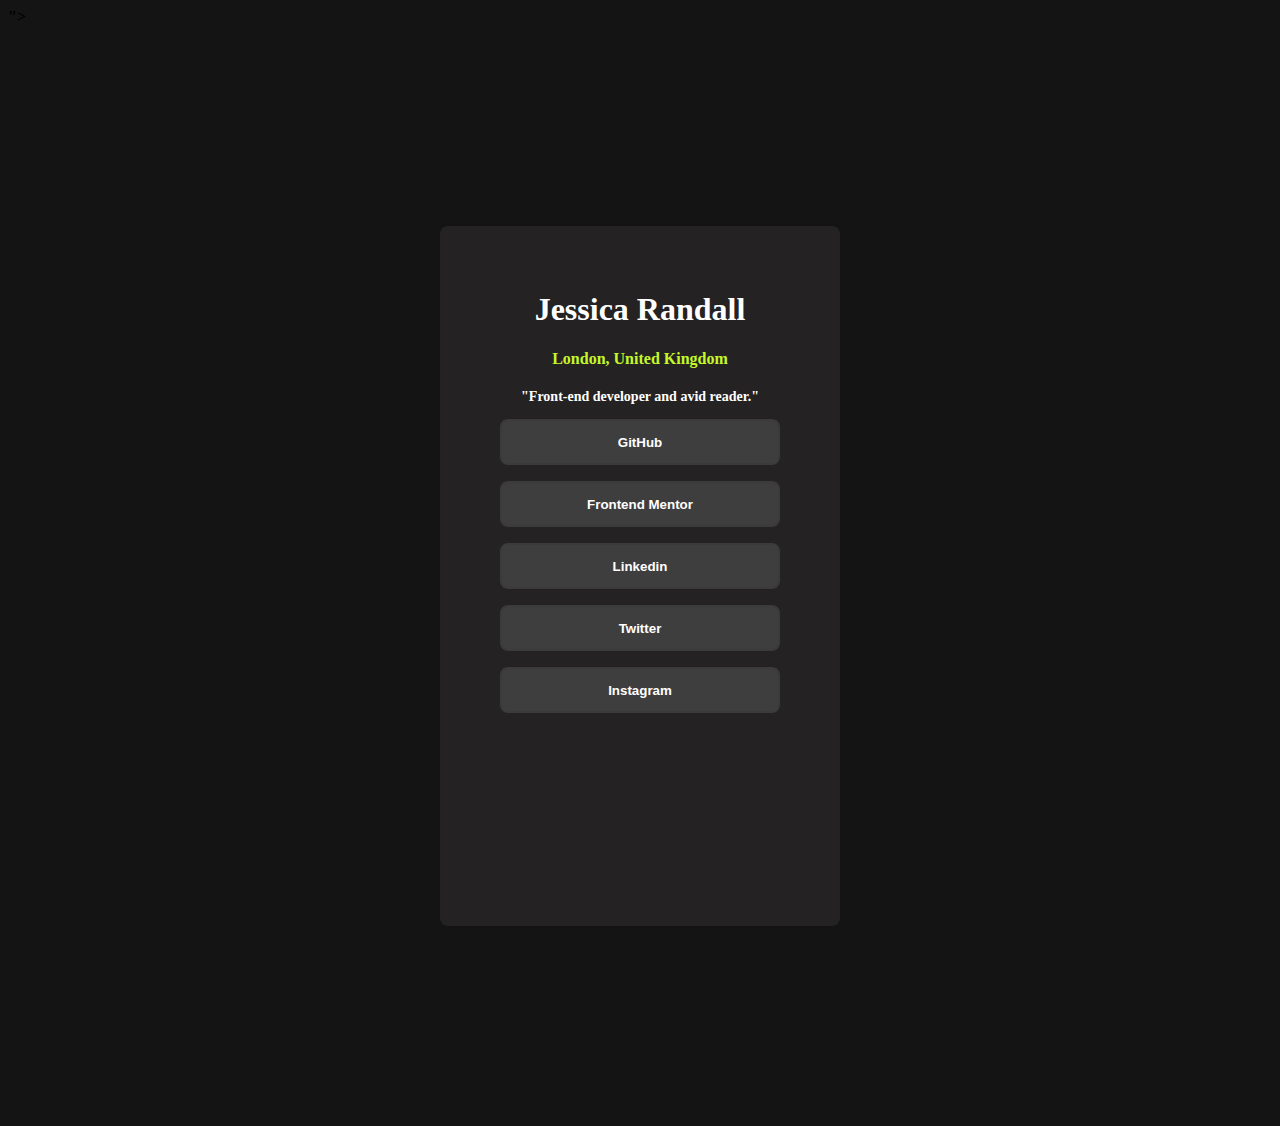
==== index.html @ 82d40027 "Social links" ====
<!DOCTYPE html>
<html lang="en">
<head>
    <meta charset="UTF-8">
    <meta name="viewport" content="width=device-width, initial-scale=1.0">
    <title>Document</title><link rel="stylesheet" href="social.css">
    
    <link rel="stylesheet" href="link rel="preconnect href="https://fonts.googleapis.com">
    <link rel="preconnect" href="https://fonts.gstatic.com" crossorigin>
    <link href="https://fonts.googleapis.com/css2?family=Inter:ital,opsz,wght@0,14..32,586;1,14..32,586&display=swap" rel="stylesheet">">
</head>
<style>
    .attribution {font-size: 11px; text-align: center;}
    .attribution a { color: hsl(228, 45%, 44%); }

</style>
<body>
    <div class="profile-card">
        <img src="avatar-jessica.jpeg" alt="">
        <h1>Jessica Randall</h1>
        <h4>London, United Kingdom</h4>
        <p>"Front-end developer and avid reader."</p>
        <div class="button">
            <a href="https://github.com/Ay-omide1/Ayomide-">
                <button>GitHub</button>
            </a>
            
            
            <p></p>
            <a href="https://www.frontendmentor.io/profile/Ay-omide1">
                <button>Frontend Mentor</button>
            </a>
            <p></p>
            <button>Linkedin</button>
            <p></p>
            <button>Twitter</button>
            <p></p>
            <button>Instagram</button>
</div>
            </div>
            
</body>
</html>
---- social.css ----
.alert{

}
body{
    background-color:  hsl(0, 0%, 8%);
}
*{
    font-weight: 200;
    font-weight: bold;
}
.profile-card{
   background-color:rgb(36, 34, 34);
    color: white;
    margin: auto;
    display: block;
    text-align: center;
    width: 400px;
    border-radius: 8px;
    margin-top: 200px;
    margin-bottom: 200px;
    height:700px;
    }
.profile-card > img{
    object-fit: cover;
    border-radius: 50%;
    object-position: top;
    margin-top: 40px;
}
.profile-card> h4{
    color: hsl(75, 94%, 57%);  
    
}
.profile-card> p{
    font-size: 14px;
}

.button{
    width:100%;
    
}
.button button{
    background-color:rgb(63, 62, 62);
    width: 70%;
    border-radius: 8px;
    height: 46px;
    border: 2px solid rgb(59, 59, 59);
    color: white;
}
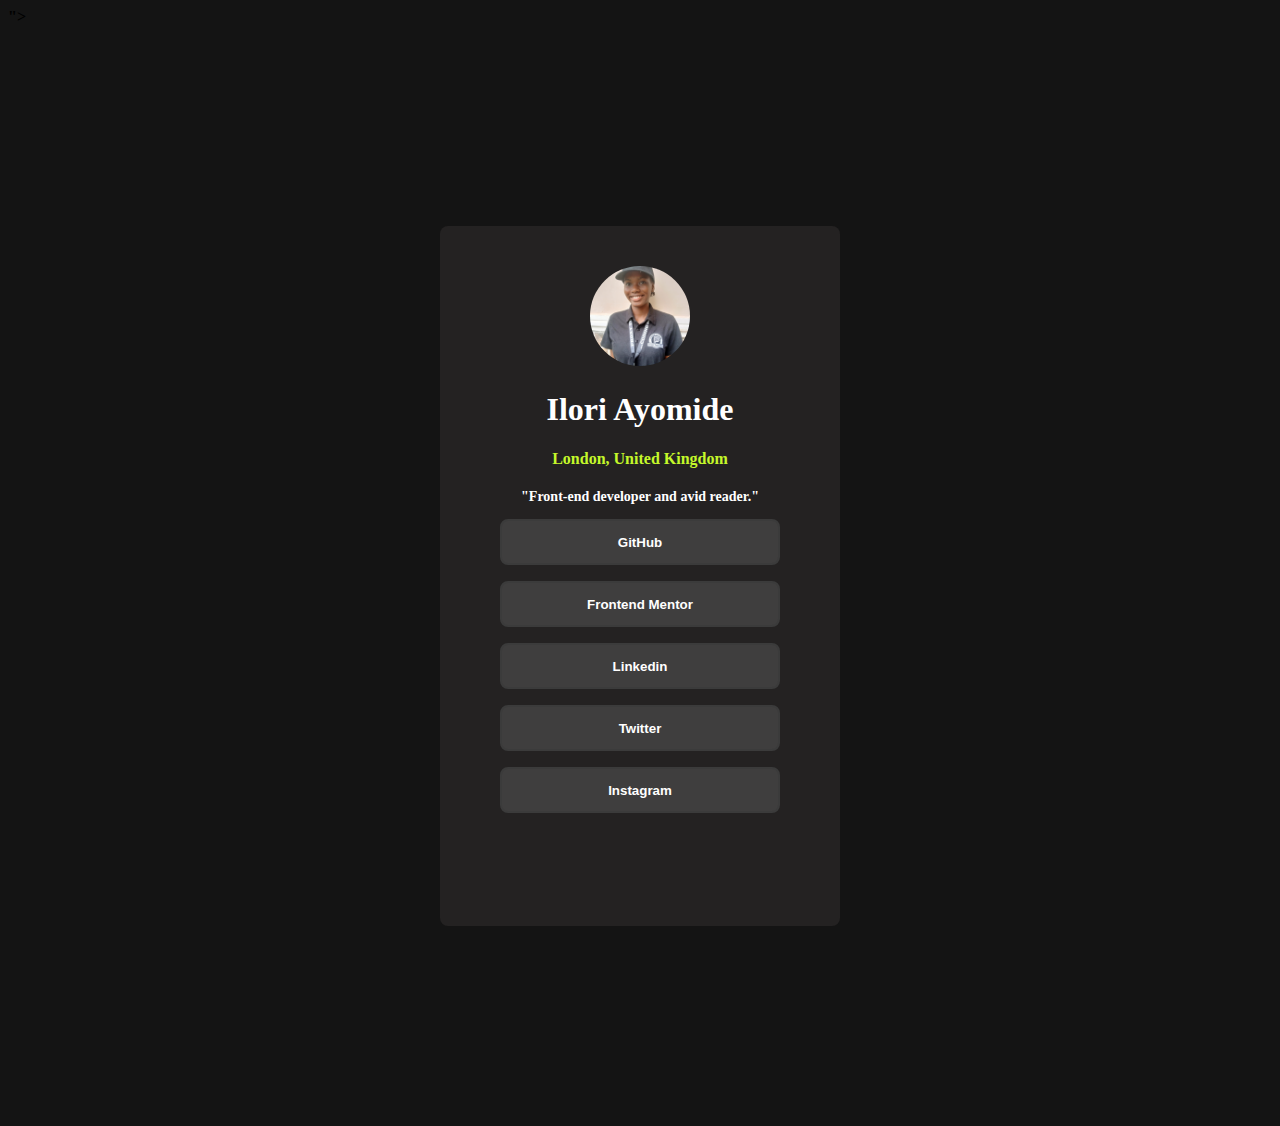
==== commit 79e83983: "Social Links" ====
--- a/index.html
+++ b/index.html
@@ -9,23 +9,16 @@
     <link rel="preconnect" href="https://fonts.gstatic.com" crossorigin>
     <link href="https://fonts.googleapis.com/css2?family=Inter:ital,opsz,wght@0,14..32,586;1,14..32,586&display=swap" rel="stylesheet">">
 </head>
-<style>
-    .attribution {font-size: 11px; text-align: center;}
-    .attribution a { color: hsl(228, 45%, 44%); }
-
-</style>
 <body>
     <div class="profile-card">
-        <img src="avatar-jessica.jpeg" alt="">
-        <h1>Jessica Randall</h1>
+        <img src="mide.jpg" alt="">
+        <h1>Ilori Ayomide</h1>
         <h4>London, United Kingdom</h4>
         <p>"Front-end developer and avid reader."</p>
         <div class="button">
             <a href="https://github.com/Ay-omide1/Ayomide-">
                 <button>GitHub</button>
             </a>
-            
-            
             <p></p>
             <a href="https://www.frontendmentor.io/profile/Ay-omide1">
                 <button>Frontend Mentor</button>
--- a/social.css
+++ b/social.css
@@ -23,8 +23,9 @@
 .profile-card > img{
     object-fit: cover;
     border-radius: 50%;
-    object-position: top;
+    object-position:bottom;
     margin-top: 40px;
+    width: 100px;
 }
 .profile-card> h4{
     color: hsl(75, 94%, 57%);  
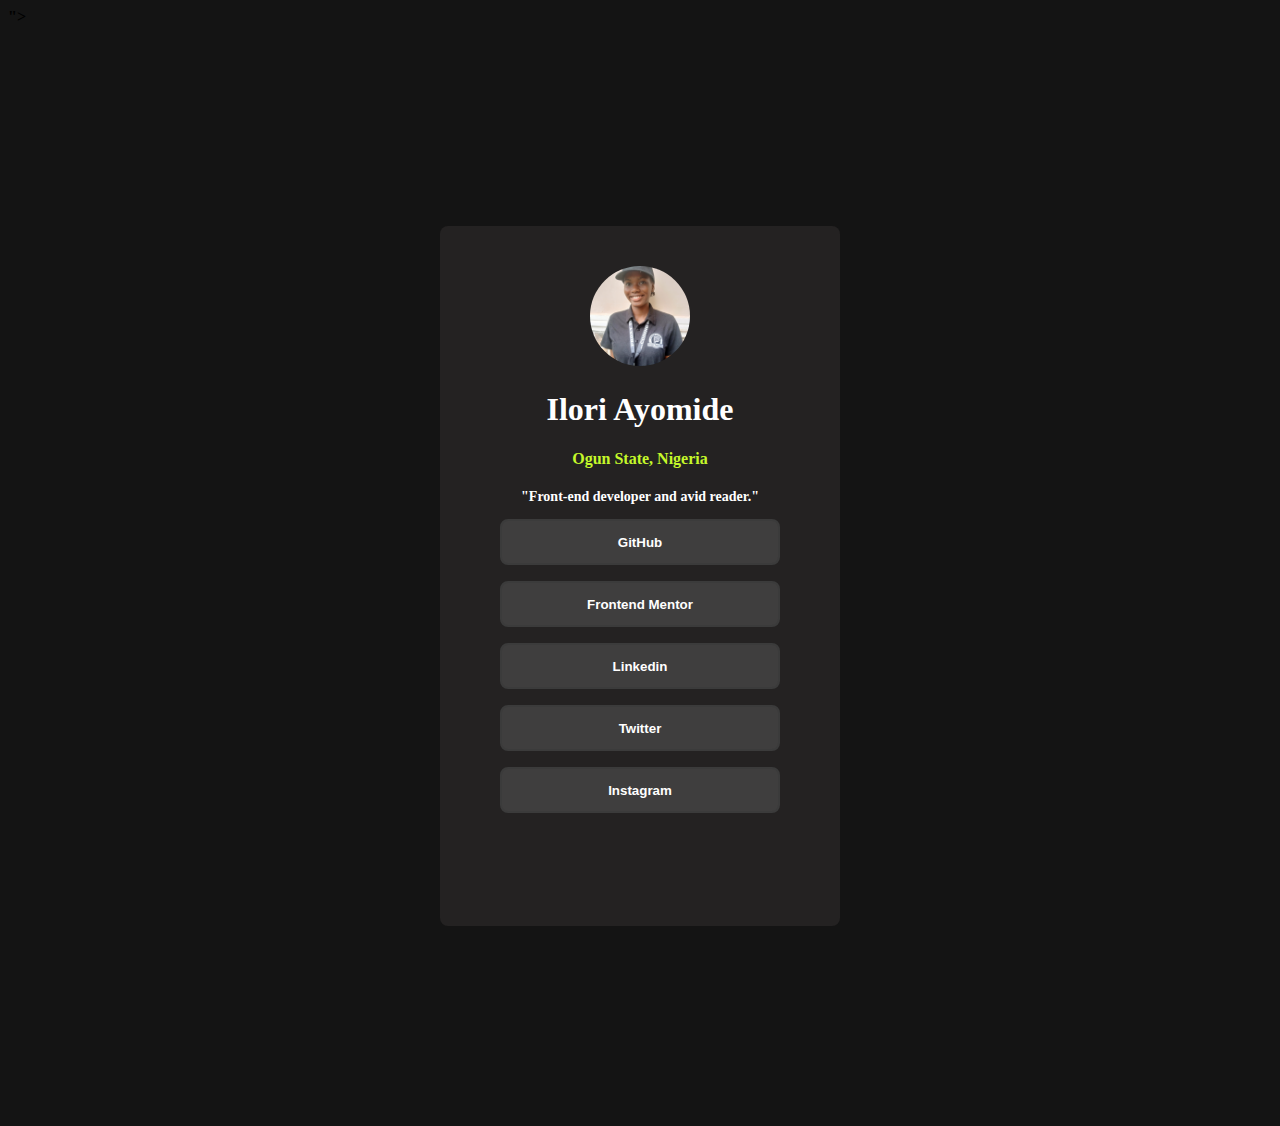
==== commit 531f5726: "Social Links" ====
--- a/index.html
+++ b/index.html
@@ -13,7 +13,7 @@
     <div class="profile-card">
         <img src="mide.jpg" alt="">
         <h1>Ilori Ayomide</h1>
-        <h4>London, United Kingdom</h4>
+        <h4>Ogun State, Nigeria</h4>
         <p>"Front-end developer and avid reader."</p>
         <div class="button">
             <a href="https://github.com/Ay-omide1/Ayomide-">
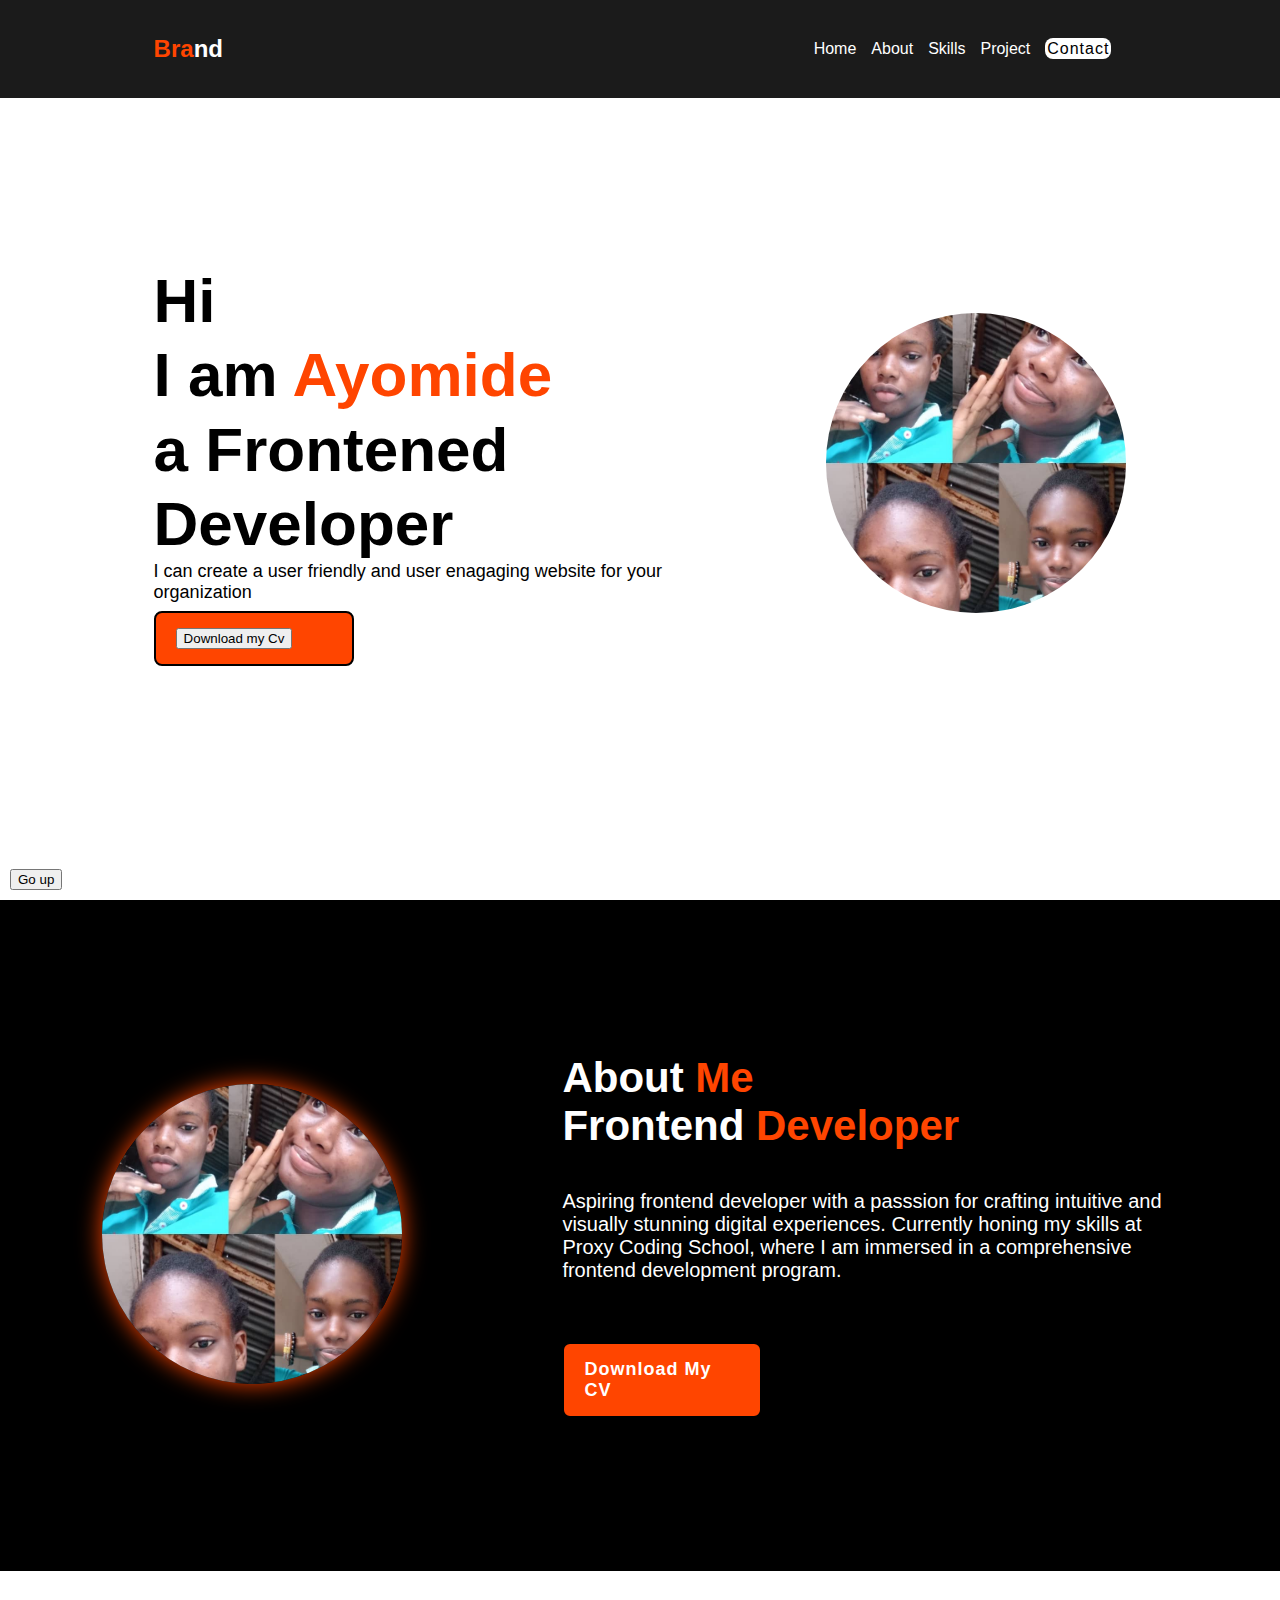
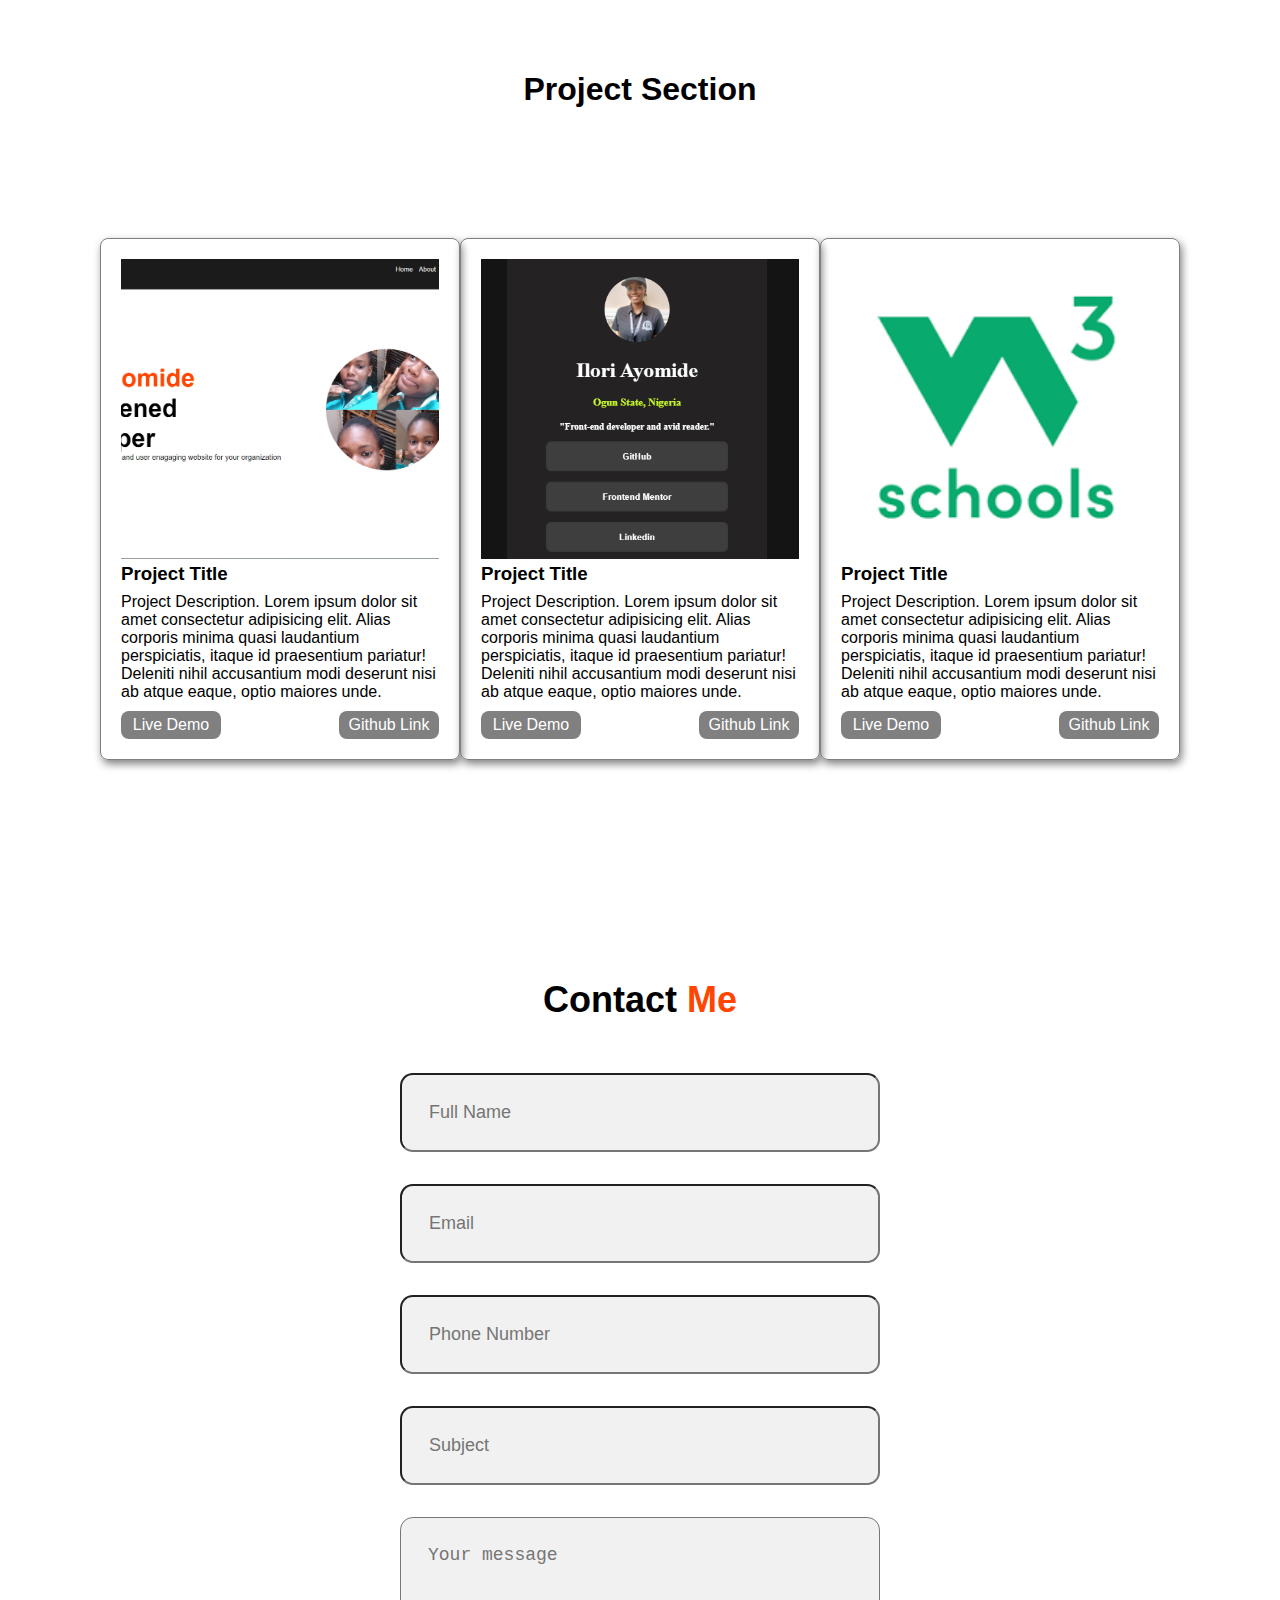
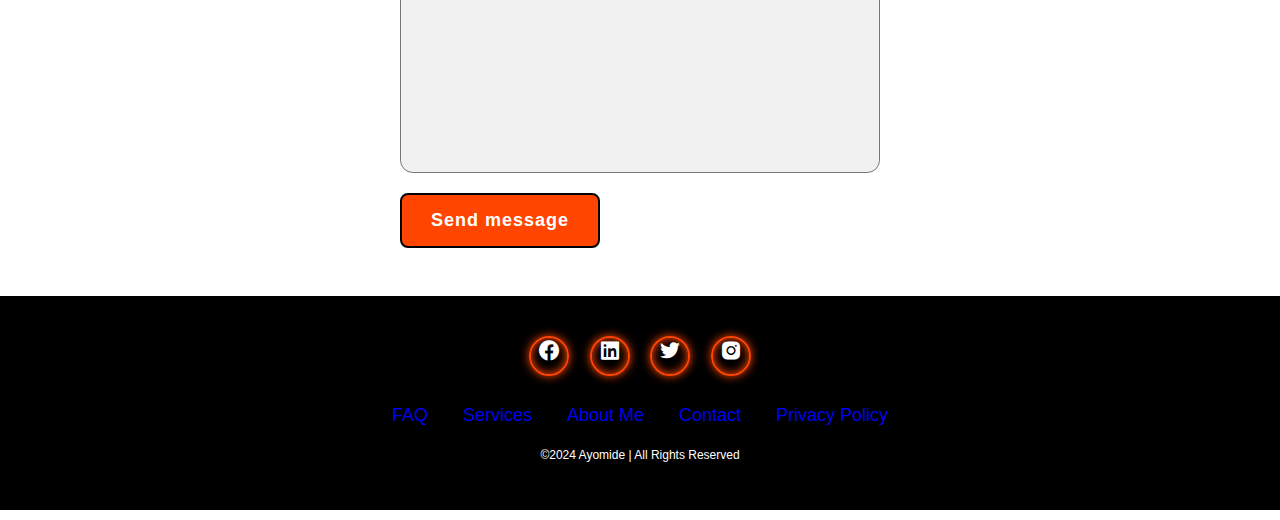
==== commit 47f2d3ad: "My Portfolio" ====
--- a/index.html
+++ b/index.html
@@ -3,34 +3,145 @@
 <head>
     <meta charset="UTF-8">
     <meta name="viewport" content="width=device-width, initial-scale=1.0">
-    <title>Document</title><link rel="stylesheet" href="social.css">
-    
-    <link rel="stylesheet" href="link rel="preconnect href="https://fonts.googleapis.com">
-    <link rel="preconnect" href="https://fonts.gstatic.com" crossorigin>
-    <link href="https://fonts.googleapis.com/css2?family=Inter:ital,opsz,wght@0,14..32,586;1,14..32,586&display=swap" rel="stylesheet">">
+    <title>Document</title>
+    <link rel="stylesheet" href="style.css">
+    <link href='https://unpkg.com/boxicons@2.1.4/css/boxicons.min.css' rel='stylesheet'>
 </head>
 <body>
-    <div class="profile-card">
-        <img src="mide.jpg" alt="">
-        <h1>Ilori Ayomide</h1>
-        <h4>Ogun State, Nigeria</h4>
-        <p>"Front-end developer and avid reader."</p>
-        <div class="button">
-            <a href="https://github.com/Ay-omide1/Ayomide-">
-                <button>GitHub</button>
-            </a>
-            <p></p>
-            <a href="https://www.frontendmentor.io/profile/Ay-omide1">
-                <button>Frontend Mentor</button>
-            </a>
-            <p></p>
-            <button>Linkedin</button>
-            <p></p>
-            <button>Twitter</button>
-            <p></p>
-            <button>Instagram</button>
-</div>
+    <nav>
+        <h2><span>Bra</span>nd</h2>
+    <ul>
+        <li><a href="#home">Home</a></li>
+        <li><a href="#about">About</a></li>
+        <li><a href="">Skills</a></li>
+        <li><a href="#project">Project</a></li>
+        <li><a href="" class="contact">Contact</a></li>
+    </ul>
+    </nav>
+   <section id="home">
+    <div class="home-content">
+        <h2>Hi <br>I am <span>Ayomide</span> <br>a Frontened <br>Developer</h2>
+        <p>I can create a user friendly and user enagaging website for your organization</p>
+       
+        <div class="download-btn">
+            <button>Download my Cv</button>
+        </div>
+
+    </div>
+    <div class="image">
+        <img src="ayo.jpg" alt="">
+            </div>    
+        
+   </section>
+    <section id="about">
+        <div class="about-img">
+            <img src="ayo.jpg" alt="">
+        </div>
+
+        <div class="about-content">
+            <h2 class="heading">About <span>Me</span></h2>
+            <h3>Frontend <span>Developer</span></h3>
+            <p> Aspiring frontend developer with a passsion for crafting intuitive and visually stunning digital experiences. Currently honing my skills at Proxy Coding School, where I am immersed in a comprehensive frontend development program. 
+            </p>
+            <a href="" class="download-btn">Download My CV</a>
+        </div>
+    </section>
+    
+      <section id="project">
+        <h1>Project Section</h1>
+
+        <div class="projects-wrapper">
+            <div class="project-cards">
+            <img src="portfolio.png" alt="">
+            
+            <h3>Project Title</h3>
+            <p>Project Description. Lorem ipsum dolor sit amet consectetur adipisicing elit. Alias corporis minima quasi laudantium perspiciatis, itaque id praesentium pariatur! Deleniti nihil accusantium modi deserunt nisi ab atque eaque, optio maiores unde. </p> 
+            <div class="btn-group">
+            <a href="https://ayomide-w8di.vercel.app/" class="live-demo-btn">Live Demo</a>
+            <a href="https://github.com/Ay-omide1/Ayomide-" class="github-link-btn">Github Link</a>
             </div>
-            
+        </div>
+
+            <div class="project-cards">
+                <img src="social.png" alt="" class="">
+                <h3>Project Title</h3>
+                <p>Project Description. Lorem ipsum dolor sit amet consectetur adipisicing elit. Alias corporis minima quasi laudantium perspiciatis, itaque id praesentium pariatur! Deleniti nihil accusantium modi deserunt nisi ab atque eaque, optio maiores unde. </p> 
+                <div class="btn-group">
+                    <a href="https://portfolio-2rdx.vercel.app/" class="live-demo-btn">Live Demo</a>
+                    <a href="https://github.com/Ay-omide1/Ayomide-" class="github-link-btn">Github Link</a>
+                    </div>
+            </div>
+            <div class="project-cards">
+                <img src="w3.png" alt="">
+                <h3>Project Title</h3>
+                <p>Project Description. Lorem ipsum dolor sit amet consectetur adipisicing elit. Alias corporis minima quasi laudantium perspiciatis, itaque id praesentium pariatur! Deleniti nihil accusantium modi deserunt nisi ab atque eaque, optio maiores unde. </p> 
+                <div class="btn-group">
+                    <a href="https://portfolio-2rdx.vercel.app/" class="live-demo-btn">Live Demo</a>
+                    <a 
+                    href="https://github.com/Ay-omide1/Ayomide-" class="github-link-btn">Github Link</a>
+                    </div>
+            </div>
+        </div>
+      </section> 
+
+    <section class="contact-form">
+        <h2 class="contact-me">Contact <span>Me</span></h2>
+    
+
+
+    <form action="#">
+
+        <div class="input-box">
+            <input type="text" placeholder="Full Name">
+            <input type="email" placeholder="Email">
+        </div>
+
+        <div class="input-box">
+            <input type="number" placeholder="Phone Number">
+            <input type="text" placeholder="Subject">
+        </div>
+
+
+            <textarea name="" id="" cols="30" rows="10" placeholder="Your message"></textarea>
+             <input type="submit" value="Send message" class="download-btn">
+        
+    </form>
+</section>
+<footer class="footer">
+<div class="social">
+        <a href="#"><i class='bx bxl-facebook-circle'></i></a>
+        <a href="#"><i class='bx bxl-linkedin-square' ></i></a>
+        <a href="#"><i class='bx bxl-twitter'></i></a>
+        <a href="#"><i class='bx bxl-instagram-alt'></i></a>
+    </div>
+<ul class="list">
+        <li>
+            <a href="#">FAQ</a>
+        </li>
+
+        <li>
+            <a href="#">Services</a>
+        </li>
+
+        <li>
+            <a href="#">About Me</a>
+        </li>
+
+        <li>
+            <a href="#">Contact</a>
+        </li>
+
+        <li>
+            <a href="#">Privacy Policy</a>
+        </li>
+</ul>
+
+<p class="copyright">&copy;2024 Ayomide | All Rights Reserved</p>
+
+</footer>
+
+<a href="#home">
+    <button class="back-to-top">Go up</button>
+</a>
 </body>
 </html>--- a/style.css
+++ b/style.css
@@ -0,0 +1,364 @@
+ *{
+    margin: 0;
+    list-style-type: none;
+    text-decoration: none;
+    box-sizing: border-box;
+
+}
+html{
+    scroll-behavior: smooth;
+}
+
+nav{
+    display: flex;
+    align-items: center;
+    justify-content: space-between;
+    padding:35px 12%;
+    background-color: #1B1B1B;
+    position:fixed;
+    top: 0;
+    left: 0;
+    z-index:100;
+    width: 100%;
+}
+
+nav h2{
+    color: white;
+    transition: 0.3s ease;
+}
+nav h2:hover{
+    color: orangered;
+    text-shadow:0 0 25px;
+    text-shadow: 0 0 50px;
+    transform: scale(1.1);
+}
+span{
+    color: orangered;
+}
+
+
+nav ul{
+    display: flex;
+    
+}
+
+body{
+    font-family: "Roboto", sans-serif;
+    width: auto;
+    height: 1000px;
+}
+
+nav ul li{
+    margin-right: 15px;
+    
+}
+nav ul li a{
+    color: white;
+    border-bottom: 3px solid transparent;
+    transition: 0.3s ease;
+    
+
+}
+nav ul li a:hover{
+    color: orangered;
+    border-bottom:3px solid orangered;
+}
+#home{
+    width: 100%;
+    min-height: 100vh;
+    background-color: white;
+    display: flex;
+    align-items: center;
+    gap: 7em;
+    padding: 30px 12% 0;
+}
+
+.contact{
+    color: black;
+    background-color: white;
+    border: 2px solid transparent;
+    border-radius: 8px;
+    letter-spacing: 1px;
+    transition: 0.3ms ease;
+}
+.contact:hover{
+    background-color: orangered;
+    box-shadow:0 0 25px orangered;
+    color: white;
+}
+.home-content{
+  max-width: 800px;
+}
+
+.home-content h2{
+    font-size: 62px;
+    line-height: 1.2;
+}
+
+.home-content p{
+    font-size: 18px;
+    margin-bottom:25px 0 30px;
+    
+}
+
+.download-btn{
+    border: 2px solid black;
+    padding: 15px 20px ;
+    border-radius: 8px;
+    background-color:orangered;
+    color: white;
+    transition: 0.3s ease;
+    cursor: pointer;
+    font-size: 18px;
+    letter-spacing: 1px;
+    font-weight: 600;
+    width: 200px;
+    display: flex;
+
+}
+.download-btn:hover{
+    background-color: white;
+    color: orangered;
+
+}
+
+.image{
+    max-width:500px ;
+    
+}
+.image>img{
+   width: 300px;
+   height: 300px; 
+   object-fit: cover;
+   border-radius: 50%;
+}
+::-webkit-scrollbar{
+    width: 10px;
+}
+::-webkit-scrollbar-thumb{
+    background-color: orangered;
+}
+::-webkit-scrollbar-track{
+    background-color: rgba(0, 0, 0, 0.6);
+    width: 50px;
+}
+#about{
+    display: flex;
+    justify-content:center;
+    align-items: center;
+    padding: 12% 8%;
+    gap:10em;
+    background-color:black ;
+}
+.about-img img{
+    position: relative;
+    width: 300px;
+    height: 300px;
+    box-shadow:0 0 25px orangered;
+    border-radius: 50%;
+    object-fit: cover;
+}
+.about-content h2{
+    text-align: left;
+    color: white;
+    font-size: 42px;
+}
+.about-content h3{
+    font-size:42px;
+    color: white;
+}
+.about-content p{
+    color: white;
+    font-size: 20px;
+    margin: 2em 0 3em;
+}
+
+
+#project{
+    min-height: 100vh;
+    text-align: center;
+    padding-top: 100px;
+}
+
+.projects-wrapper{
+    display: flex;
+    justify-content:space-between;
+    padding: 0 100px;
+    padding: 100px;
+}
+.project-cards{
+    width: 360px;
+    border: 1px solid gray;
+    border-radius: 8px;
+    margin-top: 30px;
+    padding:20px;
+    box-sizing: border-box;
+    box-shadow:2px 4px 8px gray;
+    transition: 600ms ease-in;
+}
+.project-cards:hover{
+    box-shadow: 3px 6px 24px gray;
+}
+.project-cards>img{
+    width:100%;
+    height: 300px;
+    object-fit: cover;
+}
+.project-cards> h3,p{
+    text-align: left;
+    margin-bottom:8px;
+}
+
+.btn-group{
+    display: flex;
+    text-align: center;
+    justify-content: space-between;
+    margin-top:10px;
+}
+
+.live-demo-btn,
+.github-link-btn{
+    background-color: grey;
+    padding: 5px;
+    border-radius:8px ;
+    color: white;
+    width: 100px;
+}
+
+.contact-form h2{
+    text-align: center;
+    margin-top:3em;
+    margin-bottom: 1em;
+    font-size: 36px;
+}
+.contact-form form{
+    max-width:30em;
+    margin: 1rem auto;
+    text-align: center;
+    margin-bottom:3em;
+    
+}
+.contact-form form .input-box{
+    display: flex;
+    justify-content: center;
+    flex-wrap: wrap;
+}
+.contact-form form .input-box input,
+.contact-form form textarea{
+    width: 100%;
+    padding: 1.5em;
+    font-size: 18px;
+    color: black;
+    background-color: rgb(241, 241, 241);
+    margin: 1rem 0;
+    resize: none;
+    border-radius: .8rem;
+}
+    .footer{
+        position: relative;
+        bottom:0;
+        width: 100%;
+        padding: 40px 0;
+        background-color: black;
+        
+    }
+    .footer .social{
+        text-align: center;
+        padding-bottom: 25px;
+        color: white;
+    }
+    .footer .social a{
+        font-size: 24px;
+        color: white;
+        border: 2px solid orangered;
+        width: 40px;
+        height: 40px;
+        line-height: 30px;
+        display:  inline-block;
+        text-align: center;
+        border-radius: 50%;
+        margin: 0 8px ;
+        box-shadow: inset 0 0 10px orangered, 0 0 10px orangered;
+        transition: 0.3s ease;
+}
+.footer .social a:hover{
+    transform: scale(1.2);
+    color: orangered;
+    border: 2px solid orangered;
+}
+
+.footer ul{
+    margin-top: 0;
+    padding: 0;
+    font-size:18px;
+    line-height: 1.6;
+    margin-bottom: 0;
+    text-align: center;
+    color: white;
+    border-bottom: 3px solid transparent;
+    transition: 0.3s ease;
+}
+.footer ul li{
+    display: inline-block;
+    padding: 0 15px;
+}
+.footer .ul li a:hover{
+    border-bottom: 3px solid orangered;
+}
+.footer .copyright{
+    margin-top: 15px;
+    text-align: center;
+    font-size: 12px;
+    color: white;
+}
+@media screen and (max-width:922px) {
+    body{
+        background-color: #fff;
+    }
+    home{
+        padding-top: 100px;
+        flex-direction:column;
+    }
+    .home-content{
+        margin-bottom: 20px;
+    }
+    .home-content>h2{
+        text-align: center;
+    }
+    .download-btn{
+        width: 100%;
+        background-color: black;
+        border-radius: 8px;
+         }
+         
+         #about{
+            width: 900px;
+            }
+            .download-btn{
+                background-color: orangered;
+            }
+            .project-cards > img{
+                width: 300px;
+                object-position: top;
+                padding: 20px;
+                
+            }
+            .projects-wrapper{
+                justify-content: space-between;
+                padding:100px; 
+                padding: 0 100px;
+                gap: 7em;
+            }
+            #project{
+                width: 900px;
+            }
+
+
+
+}
+
+.back-to-top{
+    position: fixed;
+    bottom: 10px;
+    left: 10px;
+}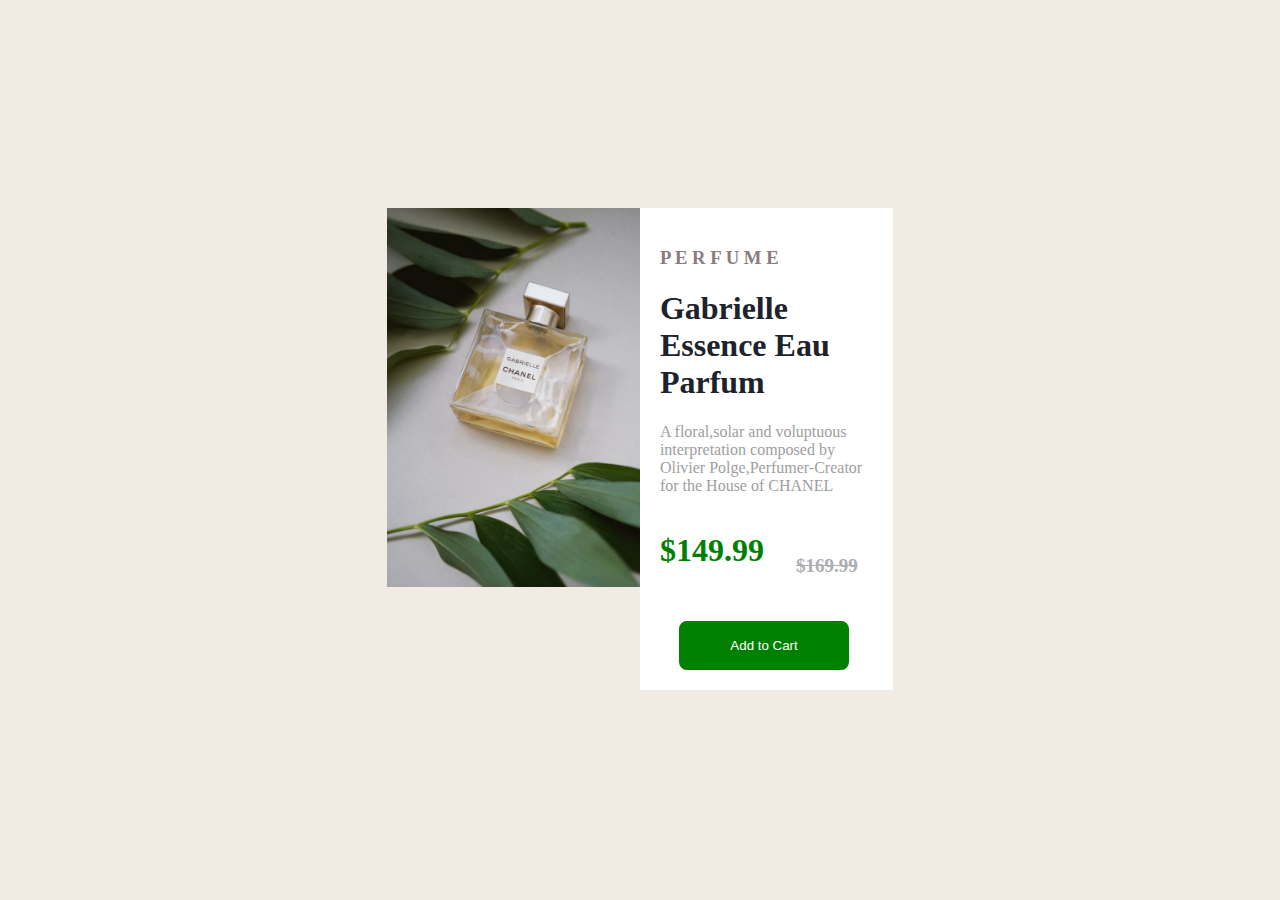
==== commit 5c87c031: "My Product" ====
--- a/index.html
+++ b/index.html
@@ -4,144 +4,36 @@
     <meta charset="UTF-8">
     <meta name="viewport" content="width=device-width, initial-scale=1.0">
     <title>Document</title>
-    <link rel="stylesheet" href="style.css">
-    <link href='https://unpkg.com/boxicons@2.1.4/css/boxicons.min.css' rel='stylesheet'>
+    <link rel="stylesheet" href="product.css">
 </head>
 <body>
-    <nav>
-        <h2><span>Bra</span>nd</h2>
-    <ul>
-        <li><a href="#home">Home</a></li>
-        <li><a href="#about">About</a></li>
-        <li><a href="">Skills</a></li>
-        <li><a href="#project">Project</a></li>
-        <li><a href="" class="contact">Contact</a></li>
-    </ul>
-    </nav>
-   <section id="home">
-    <div class="home-content">
-        <h2>Hi <br>I am <span>Ayomide</span> <br>a Frontened <br>Developer</h2>
-        <p>I can create a user friendly and user enagaging website for your organization</p>
-       
-        <div class="download-btn">
-            <button>Download my Cv</button>
-        </div>
-
+    <div class="product">
+    <main>
+    <div class="Perfume">
+    <img src="image-product-desktop.jpg" alt="">
     </div>
-    <div class="image">
-        <img src="ayo.jpg" alt="">
-            </div>    
-        
-   </section>
-    <section id="about">
-        <div class="about-img">
-            <img src="ayo.jpg" alt="">
-        </div>
-
-        <div class="about-content">
-            <h2 class="heading">About <span>Me</span></h2>
-            <h3>Frontend <span>Developer</span></h3>
-            <p> Aspiring frontend developer with a passsion for crafting intuitive and visually stunning digital experiences. Currently honing my skills at Proxy Coding School, where I am immersed in a comprehensive frontend development program. 
-            </p>
-            <a href="" class="download-btn">Download My CV</a>
-        </div>
-    </section>
-    
-      <section id="project">
-        <h1>Project Section</h1>
-
-        <div class="projects-wrapper">
-            <div class="project-cards">
-            <img src="portfolio.png" alt="">
-            
-            <h3>Project Title</h3>
-            <p>Project Description. Lorem ipsum dolor sit amet consectetur adipisicing elit. Alias corporis minima quasi laudantium perspiciatis, itaque id praesentium pariatur! Deleniti nihil accusantium modi deserunt nisi ab atque eaque, optio maiores unde. </p> 
-            <div class="btn-group">
-            <a href="https://ayomide-w8di.vercel.app/" class="live-demo-btn">Live Demo</a>
-            <a href="https://github.com/Ay-omide1/Ayomide-" class="github-link-btn">Github Link</a>
-            </div>
-        </div>
-
-            <div class="project-cards">
-                <img src="social.png" alt="" class="">
-                <h3>Project Title</h3>
-                <p>Project Description. Lorem ipsum dolor sit amet consectetur adipisicing elit. Alias corporis minima quasi laudantium perspiciatis, itaque id praesentium pariatur! Deleniti nihil accusantium modi deserunt nisi ab atque eaque, optio maiores unde. </p> 
-                <div class="btn-group">
-                    <a href="https://portfolio-2rdx.vercel.app/" class="live-demo-btn">Live Demo</a>
-                    <a href="https://github.com/Ay-omide1/Ayomide-" class="github-link-btn">Github Link</a>
-                    </div>
-            </div>
-            <div class="project-cards">
-                <img src="w3.png" alt="">
-                <h3>Project Title</h3>
-                <p>Project Description. Lorem ipsum dolor sit amet consectetur adipisicing elit. Alias corporis minima quasi laudantium perspiciatis, itaque id praesentium pariatur! Deleniti nihil accusantium modi deserunt nisi ab atque eaque, optio maiores unde. </p> 
-                <div class="btn-group">
-                    <a href="https://portfolio-2rdx.vercel.app/" class="live-demo-btn">Live Demo</a>
-                    <a 
-                    href="https://github.com/Ay-omide1/Ayomide-" class="github-link-btn">Github Link</a>
-                    </div>
-            </div>
-        </div>
-      </section> 
-
-    <section class="contact-form">
-        <h2 class="contact-me">Contact <span>Me</span></h2>
-    
 
 
-    <form action="#">
+    <div class="second">
+    <h3>P E R F U M E</h3>
+    <h1>Gabrielle 
+        Essence Eau
+        Parfum</h1>
 
-        <div class="input-box">
-            <input type="text" placeholder="Full Name">
-            <input type="email" placeholder="Email">
-        </div>
+    <p>A floral,solar and voluptuous
+     interpretation composed by 
+     Olivier Polge,Perfumer-Creator
+     for the House of CHANEL</p>
+    <div class="fish">
+            <h1>$149.99 </h1>
+    <h6>$169.99</h6>
+</div>
+ 
+<svg width="15" height="16" xmlns="http://www.w3.org/2000/svg"><path d="M14.383 10.388a2.397 2.397 0 0 0-1.518-2.222l1.494-5.593a.8.8 0 0 0-.144-.695.8.8 0 0 0-.631-.28H2.637L2.373.591A.8.8 0 0 0 1.598 0H0v1.598h.983l1.982 7.4a.8.8 0 0 0 .799.59h8.222a.8.8 0 0 1 0 1.599H1.598a.8.8 0 1 0 0 1.598h.943a2.397 2.397 0 1 0 4.507 0h1.885a2.397 2.397 0 1 0 4.331-.376 2.397 2.397 0 0 0 1.12-2.021ZM11.26 7.99H4.395L3.068 3.196h9.477L11.26 7.991Zm-6.465 6.392a.8.8 0 1 1 0-1.598.8.8 0 0 1 0 1.598Zm6.393 0a.8.8 0 1 1 0-1.598.8.8 0 0 1 0 1.598Z" fill="#FFF"/></svg>
+        <button>Add to Cart</button>
+    </div>
 
-        <div class="input-box">
-            <input type="number" placeholder="Phone Number">
-            <input type="text" placeholder="Subject">
-        </div>
-
-
-            <textarea name="" id="" cols="30" rows="10" placeholder="Your message"></textarea>
-             <input type="submit" value="Send message" class="download-btn">
-        
-    </form>
-</section>
-<footer class="footer">
-<div class="social">
-        <a href="#"><i class='bx bxl-facebook-circle'></i></a>
-        <a href="#"><i class='bx bxl-linkedin-square' ></i></a>
-        <a href="#"><i class='bx bxl-twitter'></i></a>
-        <a href="#"><i class='bx bxl-instagram-alt'></i></a>
+</main>
     </div>
-<ul class="list">
-        <li>
-            <a href="#">FAQ</a>
-        </li>
-
-        <li>
-            <a href="#">Services</a>
-        </li>
-
-        <li>
-            <a href="#">About Me</a>
-        </li>
-
-        <li>
-            <a href="#">Contact</a>
-        </li>
-
-        <li>
-            <a href="#">Privacy Policy</a>
-        </li>
-</ul>
-
-<p class="copyright">&copy;2024 Ayomide | All Rights Reserved</p>
-
-</footer>
-
-<a href="#home">
-    <button class="back-to-top">Go up</button>
-</a>
 </body>
 </html>--- a/product.css
+++ b/product.css
@@ -0,0 +1,54 @@
+body{
+    background-color:hsl(30, 38%, 92%);
+}
+.product{
+    
+    width: 40%;
+    display: block;
+    margin: auto;
+    padding: 200px;
+}
+main{
+    display: flex;
+}
+.Perfume>img{
+    width: 100%;
+}
+.second{
+    background-color: white;
+    width: 100%;
+    padding: 20px;
+}
+.second>h3{
+    color: rgb(138, 124, 124);
+}
+.second>h1{
+    color: hsl(212, 21%, 14%);
+}
+.second>p{
+    color: rgb(158, 158, 158);
+}
+.fish>h1{
+color: green;
+
+}
+.fish>h6{
+    color:hsl(210, 4%, 68%)
+    ;
+    text-decoration: line-through;
+    font-size: 19px;
+}
+.fish{
+    display: flex;
+    gap: 2em;
+    margin: auto;
+    
+}
+.second button{
+    width: 80%;
+    background-color: green;
+    color: white;
+    border-radius: 8px ;
+    padding:15px;
+    border:2px solid green;
+}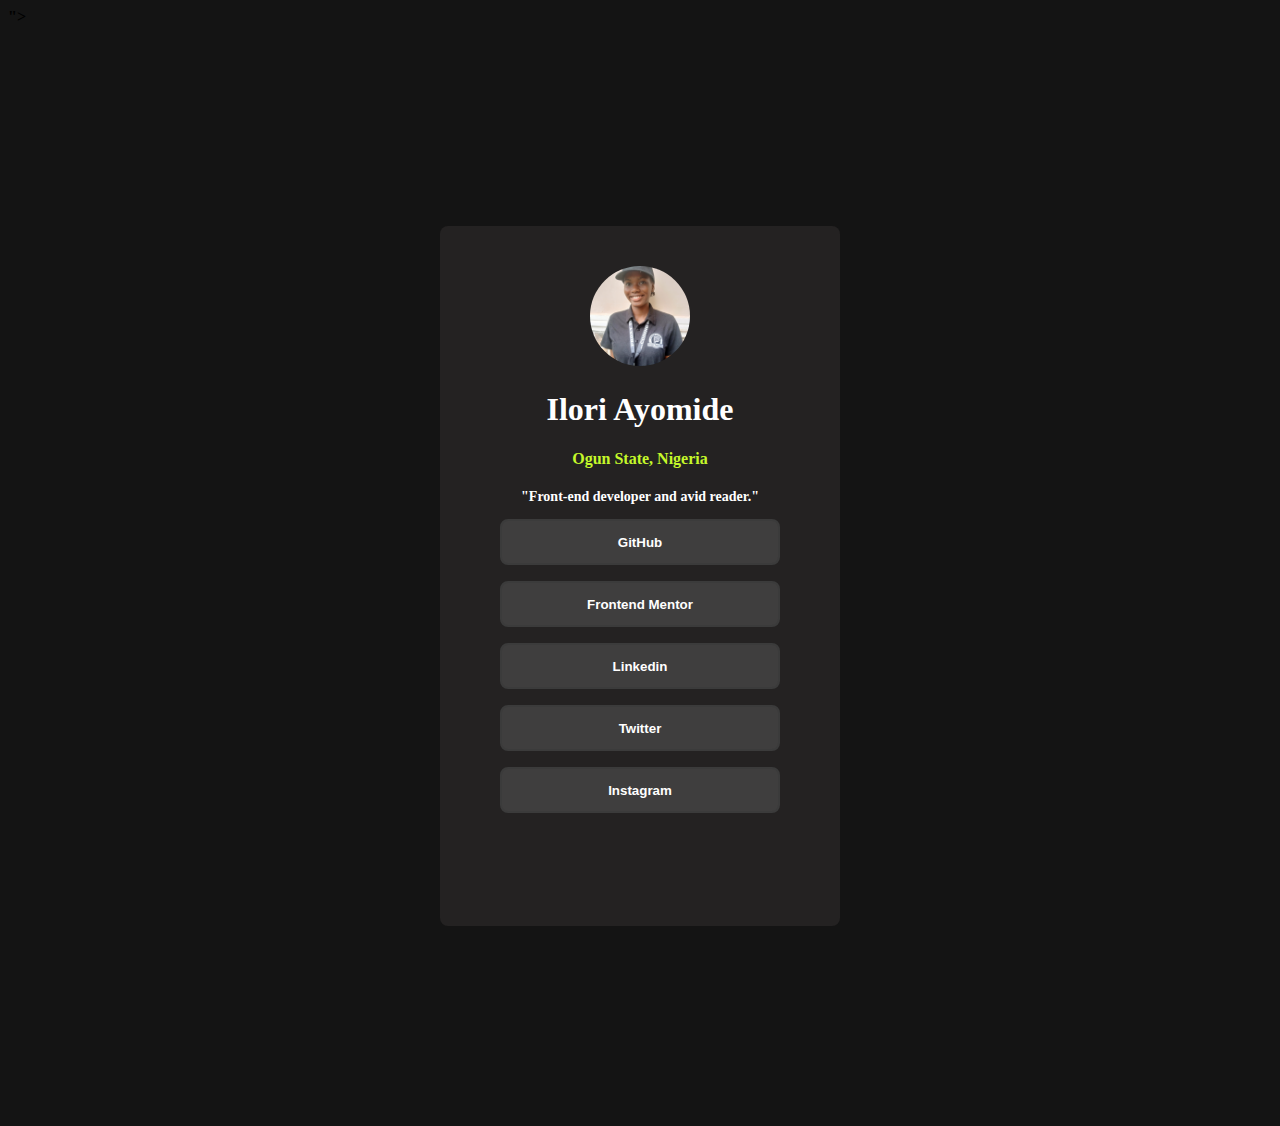
==== commit 676a9acf: "My Social links" ====
--- a/index.html
+++ b/index.html
@@ -3,37 +3,34 @@
 <head>
     <meta charset="UTF-8">
     <meta name="viewport" content="width=device-width, initial-scale=1.0">
-    <title>Document</title>
-    <link rel="stylesheet" href="product.css">
+    <title>Document</title><link rel="stylesheet" href="social.css">
+    
+    <link rel="stylesheet" href="link rel="preconnect href="https://fonts.googleapis.com">
+    <link rel="preconnect" href="https://fonts.gstatic.com" crossorigin>
+    <link href="https://fonts.googleapis.com/css2?family=Inter:ital,opsz,wght@0,14..32,586;1,14..32,586&display=swap" rel="stylesheet">">
 </head>
 <body>
-    <div class="product">
-    <main>
-    <div class="Perfume">
-    <img src="image-product-desktop.jpg" alt="">
-    </div>
-
-
-    <div class="second">
-    <h3>P E R F U M E</h3>
-    <h1>Gabrielle 
-        Essence Eau
-        Parfum</h1>
-
-    <p>A floral,solar and voluptuous
-     interpretation composed by 
-     Olivier Polge,Perfumer-Creator
-     for the House of CHANEL</p>
-    <div class="fish">
-            <h1>$149.99 </h1>
-    <h6>$169.99</h6>
+    <div class="profile-card">
+        <img src="mide.jpg" alt="">
+        <h1>Ilori Ayomide</h1>
+        <h4>Ogun State, Nigeria</h4>
+        <p>"Front-end developer and avid reader."</p>
+        <div class="button">
+            <a href="https://github.com/Ay-omide1/Ayomide-">
+                <button>GitHub</button>
+            </a>
+            <p></p>
+            <a href="https://www.frontendmentor.io/profile/Ay-omide1">
+                <button>Frontend Mentor</button>
+            </a>
+            <p></p>
+            <button>Linkedin</button>
+            <p></p>
+            <button>Twitter</button>
+            <p></p>
+            <button>Instagram</button>
 </div>
- 
-<svg width="15" height="16" xmlns="http://www.w3.org/2000/svg"><path d="M14.383 10.388a2.397 2.397 0 0 0-1.518-2.222l1.494-5.593a.8.8 0 0 0-.144-.695.8.8 0 0 0-.631-.28H2.637L2.373.591A.8.8 0 0 0 1.598 0H0v1.598h.983l1.982 7.4a.8.8 0 0 0 .799.59h8.222a.8.8 0 0 1 0 1.599H1.598a.8.8 0 1 0 0 1.598h.943a2.397 2.397 0 1 0 4.507 0h1.885a2.397 2.397 0 1 0 4.331-.376 2.397 2.397 0 0 0 1.12-2.021ZM11.26 7.99H4.395L3.068 3.196h9.477L11.26 7.991Zm-6.465 6.392a.8.8 0 1 1 0-1.598.8.8 0 0 1 0 1.598Zm6.393 0a.8.8 0 1 1 0-1.598.8.8 0 0 1 0 1.598Z" fill="#FFF"/></svg>
-        <button>Add to Cart</button>
-    </div>
-
-</main>
-    </div>
+            </div>
+            
 </body>
 </html>--- a/social.css
+++ b/social.css
@@ -0,0 +1,49 @@
+.alert{
+
+}
+body{
+    background-color:  hsl(0, 0%, 8%);
+}
+*{
+    font-weight: 200;
+    font-weight: bold;
+}
+.profile-card{
+   background-color:rgb(36, 34, 34);
+    color: white;
+    margin: auto;
+    display: block;
+    text-align: center;
+    width: 400px;
+    border-radius: 8px;
+    margin-top: 200px;
+    margin-bottom: 200px;
+    height:700px;
+    }
+.profile-card > img{
+    object-fit: cover;
+    border-radius: 50%;
+    object-position:bottom;
+    margin-top: 40px;
+    width: 100px;
+}
+.profile-card> h4{
+    color: hsl(75, 94%, 57%);  
+    
+}
+.profile-card> p{
+    font-size: 14px;
+}
+
+.button{
+    width:100%;
+    
+}
+.button button{
+    background-color:rgb(63, 62, 62);
+    width: 70%;
+    border-radius: 8px;
+    height: 46px;
+    border: 2px solid rgb(59, 59, 59);
+    color: white;
+}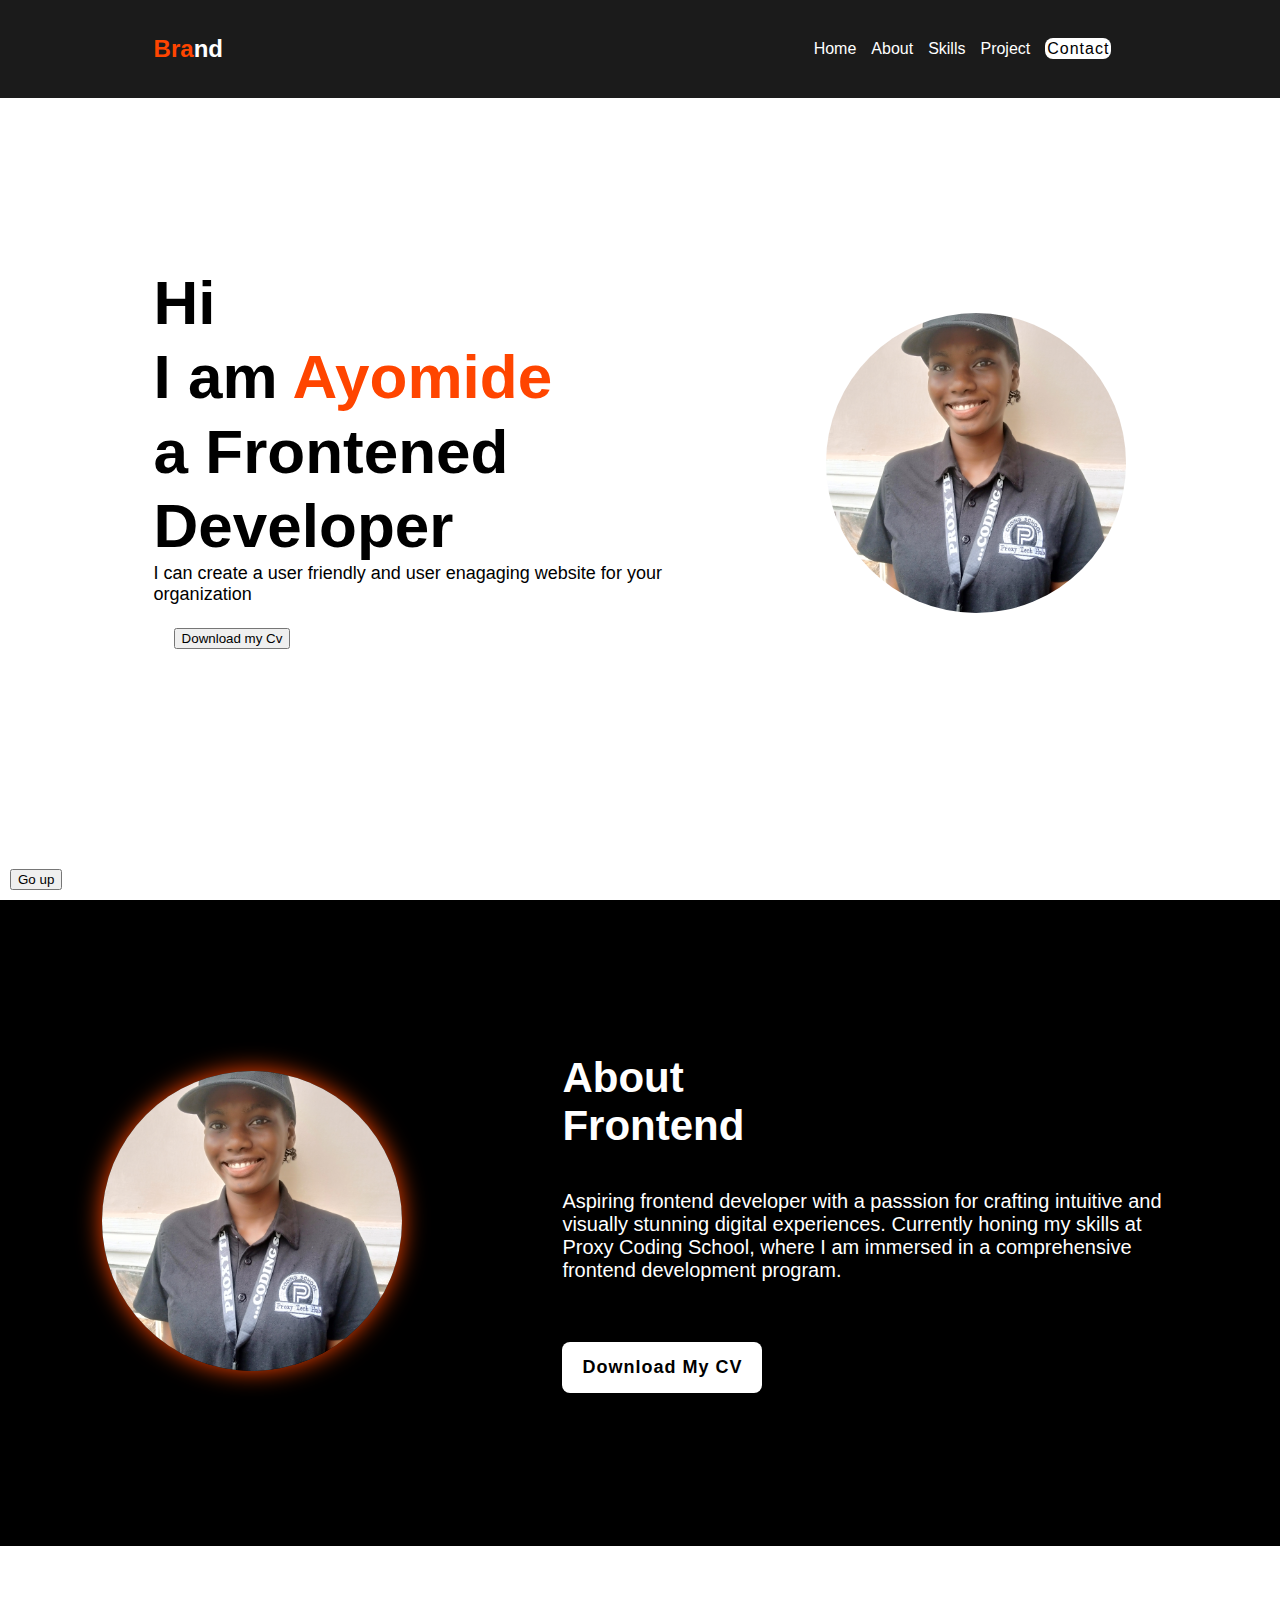
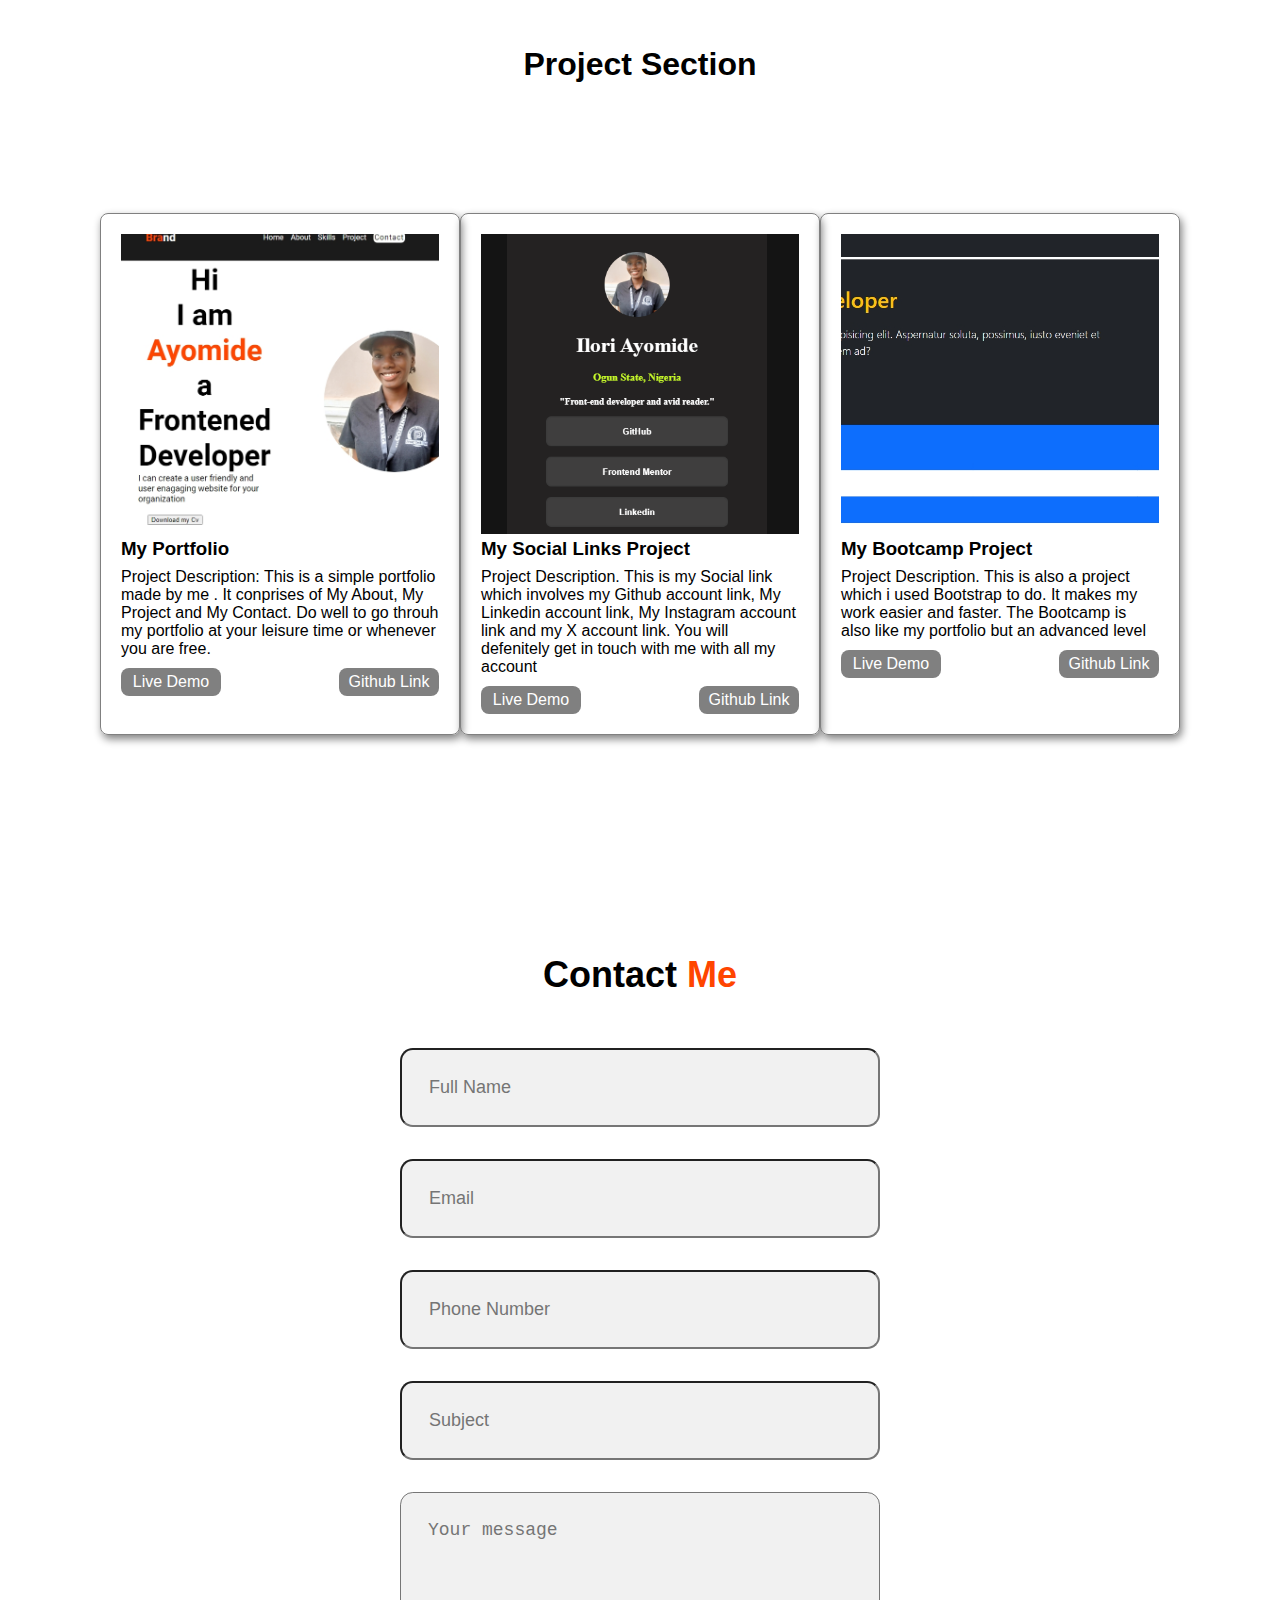
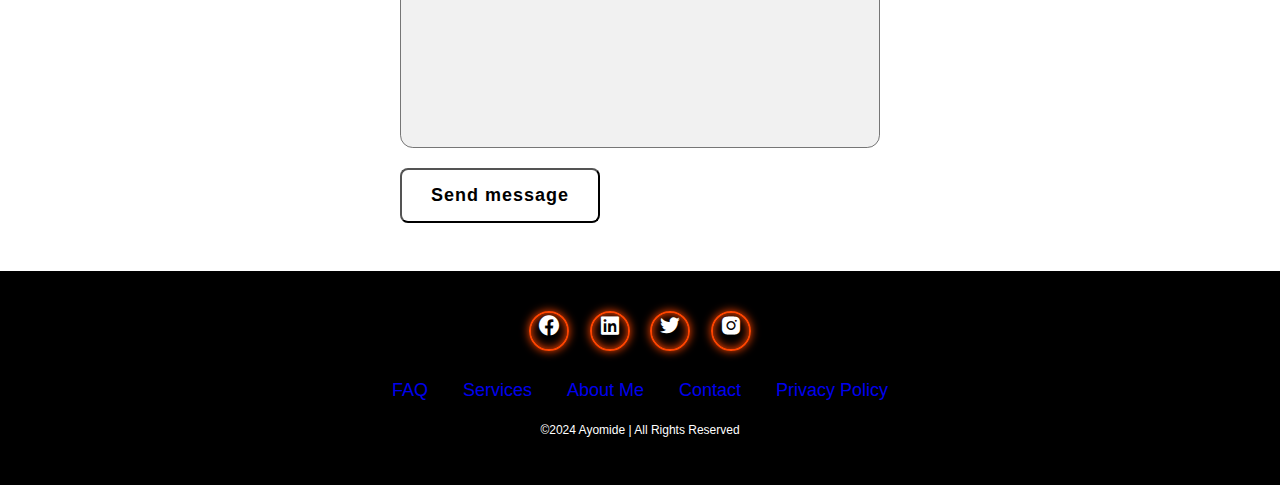
==== commit 47e9b53e: "My Portfolio" ====
--- a/index.html
+++ b/index.html
@@ -3,34 +3,152 @@
 <head>
     <meta charset="UTF-8">
     <meta name="viewport" content="width=device-width, initial-scale=1.0">
-    <title>Document</title><link rel="stylesheet" href="social.css">
+    <title>Document</title>
+    <link rel="stylesheet" href="style.css">
+    <link href='https://unpkg.com/boxicons@2.1.4/css/boxicons.min.css' rel='stylesheet'>
+    <link rel="stylesheet" href="https://unpkg.com/aos@next/dist/aos.css" />
     
-    <link rel="stylesheet" href="link rel="preconnect href="https://fonts.googleapis.com">
-    <link rel="preconnect" href="https://fonts.gstatic.com" crossorigin>
-    <link href="https://fonts.googleapis.com/css2?family=Inter:ital,opsz,wght@0,14..32,586;1,14..32,586&display=swap" rel="stylesheet">">
 </head>
 <body>
-    <div class="profile-card">
+    <nav>
+        <h2><span>Bra</span>nd</h2>
+    <ul>
+        <li><a href="#home">Home</a></li>
+        <li><a href="#about">About</a></li>
+        <li><a href="">Skills</a></li>
+        <li><a href="#project">Project</a></li>
+        <li><a href="#contact-form" class="contact">Contact</a></li>
+    </ul>
+    </nav>
+   <section id="home">
+    <div class="home-content">
+        <h2>Hi 
+            <br>I am <span data-aos="fade-right">Ayomide</span> <br>a Frontened <br>Developer</h2>
+        <p>I can create a user friendly and user enagaging website for your organization</p>
+       
+        <div class="download-btn">
+            <button>Download my Cv</button>
+        </div>
+
+    </div>
+    <div class="image">
         <img src="mide.jpg" alt="">
-        <h1>Ilori Ayomide</h1>
-        <h4>Ogun State, Nigeria</h4>
-        <p>"Front-end developer and avid reader."</p>
-        <div class="button">
-            <a href="https://github.com/Ay-omide1/Ayomide-">
-                <button>GitHub</button>
-            </a>
-            <p></p>
-            <a href="https://www.frontendmentor.io/profile/Ay-omide1">
-                <button>Frontend Mentor</button>
-            </a>
-            <p></p>
-            <button>Linkedin</button>
-            <p></p>
-            <button>Twitter</button>
-            <p></p>
-            <button>Instagram</button>
-</div>
+            </div>    
+        
+   </section>
+    <section id="about">
+        <div class="about-img">
+            <img src="mide.jpg" alt="">
+        </div>
+
+        <div class="about-content">
+            <h2 class="heading">About <span data-aos="fade-left">Me</span></h2>
+            <h3>Frontend <span data-aos="fade-up">Developer</span></h3>
+            <p> Aspiring frontend developer with a passsion for crafting intuitive and visually stunning digital experiences. Currently honing my skills at Proxy Coding School, where I am immersed in a comprehensive frontend development program. 
+            </p>
+            <a href="" class="download-btn">Download My CV</a>
+        </div>
+    </section>
+    
+      <section id="project">
+        <h1>Project Section</h1>
+
+        <div class="projects-wrapper">
+            <div class="project-cards">
+            <img src="port.jpeg" alt="">
+            
+            <h3>My Portfolio</h3>
+            <p>Project Description: This is a simple portfolio made by me . It conprises of My About, My Project and My Contact. Do well to go throuh my portfolio at your leisure time or whenever you are free.</p> 
+            <div class="btn-group">
+            <a href="https://ayomide-w8di.vercel.app/" class="live-demo-btn">Live Demo</a>
+            <a href="https://github.com/Ay-omide1/Ayomide-" class="github-link-btn">Github Link</a>
             </div>
-            
+        </div>
+
+            <div class="project-cards">
+                <img src="social.png" alt="" class="">
+                <h3>My Social Links Project</h3>
+                <p>Project Description. This is my Social link which involves my Github account link, My Linkedin account link, My Instagram account link and my X account link. You will defenitely get in touch with me with all my account </p> 
+                <div class="btn-group">
+                    <a href="https://social-two-omega.vercel.app/" class="live-demo-btn">Live Demo</a>
+                    <a href="https://github.com/Ay-omide1/Ayomide-" class="github-link-btn">Github Link</a>
+                    </div>
+            </div>
+            <div class="project-cards">
+                <img src="bootcamp.jpeg" alt="">
+                <h3>My Bootcamp Project</h3>
+                <p>Project Description. This is also a project which i used Bootstrap to do. It makes my work easier and faster. The Bootcamp is also like my portfolio but an advanced level  </p> 
+                <div class="btn-group">
+                    <a href="https://bootcamp-livid.vercel.app/" class="live-demo-btn">Live Demo</a>
+                    <a 
+                    href="https://github.com/Ay-omide1/Ayomide-" class="github-link-btn">Github Link</a>
+                    </div>
+            </div>
+        </div>
+      </section> 
+
+    <section id="contact-form">
+        <h2 class="contact-me">Contact <span>Me</span></h2>
+    
+
+
+    <form action="#">
+
+        <div class="input-box">
+            <input type="text" placeholder="Full Name">
+            <input type="email" placeholder="Email">
+        </div>
+
+        <div class="input-box">
+            <input type="number" placeholder="Phone Number">
+            <input type="text" placeholder="Subject">
+        </div>
+
+
+            <textarea name="" id="" cols="30" rows="10" placeholder="Your message"></textarea>
+             <input type="submit" value="Send message" class="download-btn">
+        
+    </form>
+</section>
+<footer class="footer">
+<div class="social">
+        <a href="#"><i class='bx bxl-facebook-circle'></i></a>
+        <a href="#"><i class='bx bxl-linkedin-square' ></i></a>
+        <a href="#"><i class='bx bxl-twitter'></i></a>
+        <a href="#"><i class='bx bxl-instagram-alt'></i></a>
+    </div>
+<ul class="list">
+        <li>
+            <a href="#">FAQ</a>
+        </li>
+
+        <li>
+            <a href="#">Services</a>
+        </li>
+
+        <li>
+            <a href="#">About Me</a>
+        </li>
+
+        <li>
+            <a href="#">Contact</a>
+        </li>
+
+        <li>
+            <a href="#">Privacy Policy</a>
+        </li>
+</ul>
+
+<p class="copyright">&copy;2024 Ayomide | All Rights Reserved</p>
+
+</footer>
+
+<a href="#home">
+    <button class="back-to-top">Go up</button>
+</a>
+<script src="https://unpkg.com/aos@next/dist/aos.js"></script>
+    <script>
+      AOS.init();
+    </script>
 </body>
 </html>--- a/style.css
+++ b/style.css
@@ -0,0 +1,343 @@
+ *{
+    margin: 0;
+    list-style-type: none;
+    text-decoration: none;
+    box-sizing: border-box;
+
+}
+html{
+    scroll-behavior: smooth;
+}
+
+nav{
+    display: flex;
+    align-items: center;
+    justify-content: space-between;
+    padding:35px 12%;
+    background-color: #1B1B1B;
+    position:fixed;
+    top: 0;
+    left: 0;
+    z-index:100;
+    width: 100%;
+}
+
+nav h2{
+    color: white;
+    transition: 0.3s ease;
+}
+nav h2:hover{
+    color: orangered;
+    text-shadow:0 0 25px;
+    text-shadow: 0 0 50px;
+    transform: scale(1.1);
+}
+span{
+    color: orangered;
+}
+
+
+nav ul{
+    display: flex;
+    
+}
+
+body{
+    font-family: "Roboto", sans-serif;
+    width: auto;
+    height: 1000px;
+}
+
+nav ul li{
+    margin-right: 15px;
+    
+}
+nav ul li a{
+    color: white;
+    border-bottom: 3px solid transparent;
+    transition: 0.3s ease;
+    
+
+}
+nav ul li a:hover{
+    color: orangered;
+    border-bottom:3px solid orangered;
+}
+#home{
+    width: 100%;
+    min-height: 100vh;
+    background-color: white;
+    display: flex;
+    align-items: center;
+    gap: 7em;
+    padding: 30px 12% 0;
+}
+
+.contact{
+    color: black;
+    background-color: white;
+    border: 2px solid transparent;
+    border-radius: 8px;
+    letter-spacing: 1px;
+    transition: 0.3ms ease;
+}
+.contact:hover{
+    background-color: orangered;
+    box-shadow:0 0 25px orangered;
+    color: white;
+}
+.home-content{
+  max-width: 800px;
+}
+
+.home-content h2{
+    font-size: 62px;
+    line-height: 1.2;
+}
+
+.home-content p{
+    font-size: 18px;
+    margin-bottom:25px 0 30px;
+    
+}
+
+.download-btn{
+    
+    padding: 15px 20px ;
+    border-radius: 8px;
+    background-color: white;
+    color: black;
+    transition: 0.3s ease;
+    cursor: pointer;
+    font-size: 18px;
+    letter-spacing: 1px;
+    font-weight: 600;
+    width: 200px;
+    display: flex;
+
+}
+.download-btn:hover{
+    background-color: orangered;
+    
+
+}
+
+.image{
+    max-width:500px ;
+    
+}
+.image>img{
+   width: 300px;
+   height: 300px; 
+   object-fit: cover;
+   border-radius: 50%;
+}
+::-webkit-scrollbar{
+    width: 10px;
+}
+::-webkit-scrollbar-thumb{
+    background-color: orangered;
+}
+::-webkit-scrollbar-track{
+    background-color: rgba(0, 0, 0, 0.6);
+    width: 50px;
+}
+#about{
+    display: flex;
+    justify-content:center;
+    align-items: center;
+    padding: 12% 8%;
+    gap:10em;
+    background-color:black ;
+}
+.about-img img{
+    position: relative;
+    width: 300px;
+    height: 300px;
+    box-shadow:0 0 25px orangered;
+    border-radius: 50%;
+    object-fit: cover;
+}
+.about-content h2{
+    text-align: left;
+    color: white;
+    font-size: 42px;
+}
+.about-content h3{
+    font-size:42px;
+    color: white;
+}
+.about-content p{
+    color: white;
+    font-size: 20px;
+    margin: 2em 0 3em;
+}
+
+
+#project{
+    min-height: 100vh;
+    text-align: center;
+    padding-top: 100px;
+}
+
+.projects-wrapper{
+    display: flex;
+    justify-content:space-between;
+    padding: 0 100px;
+    padding: 100px;
+}
+.project-cards{
+    width: 360px;
+    border: 1px solid gray;
+    border-radius: 8px;
+    margin-top: 30px;
+    padding:20px;
+    box-sizing: border-box;
+    box-shadow:2px 4px 8px gray;
+    transition: 600ms ease-in;
+}
+.project-cards:hover{
+    box-shadow: 3px 6px 24px gray;
+}
+.project-cards>img{
+    width:100%;
+    height: 300px;
+    object-fit: cover;
+}
+.project-cards> h3,p{
+    text-align: left;
+    margin-bottom:8px;
+}
+
+.btn-group{
+    display: flex;
+    text-align: center;
+    justify-content: space-between;
+    margin-top:10px;
+}
+
+.live-demo-btn,
+.github-link-btn{
+    background-color: grey;
+    padding: 5px;
+    border-radius:8px ;
+    color: white;
+    width: 100px;
+}
+
+#contact-form h2{
+    text-align: center;
+    margin-top:3em;
+    margin-bottom: 1em;
+    font-size: 36px;
+}
+#contact-form form{
+    max-width:30em;
+    margin: 1rem auto;
+    text-align: center;
+    margin-bottom:3em;
+    
+}
+#contact-form form .input-box{
+    display: flex;
+    justify-content: center;
+    flex-wrap: wrap;
+}
+#contact-form form .input-box input,
+#contact-form form textarea{
+    width: 100%;
+    padding: 1.5em;
+    font-size: 18px;
+    color: black;
+    background-color: rgb(241, 241, 241);
+    margin: 1rem 0;
+    resize: none;
+    border-radius: .8rem;
+}
+    .footer{
+        position: relative;
+        bottom:0;
+        width: 100%;
+        padding: 40px 0;
+        background-color: black;
+        
+    }
+    .footer .social{
+        text-align: center;
+        padding-bottom: 25px;
+        color: white;
+    }
+    .footer .social a{
+        font-size: 24px;
+        color: white;
+        border: 2px solid orangered;
+        width: 40px;
+        height: 40px;
+        line-height: 30px;
+        display:  inline-block;
+        text-align: center;
+        border-radius: 50%;
+        margin: 0 8px ;
+        box-shadow: inset 0 0 10px orangered, 0 0 10px orangered;
+        transition: 0.3s ease;
+}
+.footer .social a:hover{
+    transform: scale(1.2);
+    color: orangered;
+    border: 2px solid orangered;
+}
+
+.footer ul{
+    margin-top: 0;
+    padding: 0;
+    font-size:18px;
+    line-height: 1.6;
+    margin-bottom: 0;
+    text-align: center;
+    color: white;
+    border-bottom: 3px solid transparent;
+    transition: 0.3s ease;
+}
+.footer ul li{
+    display: inline-block;
+    padding: 0 15px;
+}
+.footer .ul li a:hover{
+    border-bottom: 3px solid orangered;
+}
+.footer .copyright{
+    margin-top: 15px;
+    text-align: center;
+    font-size: 12px;
+    color: white;
+}
+@media screen and (max-width:770px) {
+    .nav h2{
+        margin: 0;
+    }
+    #home,
+    #about{
+        flex-direction: column-reverse;
+    }
+    .image img{
+        margin-top: 70px;
+    }
+    .about-img img{
+        max-width: 350px;
+        max-height: 350px;
+    }
+
+    .projects-wrapper{
+        flex-direction: column;
+        align-items: center;
+    }
+    
+}
+
+
+
+.back-to-top{
+    position: fixed;
+    bottom: 10px;
+    left: 10px;
+}